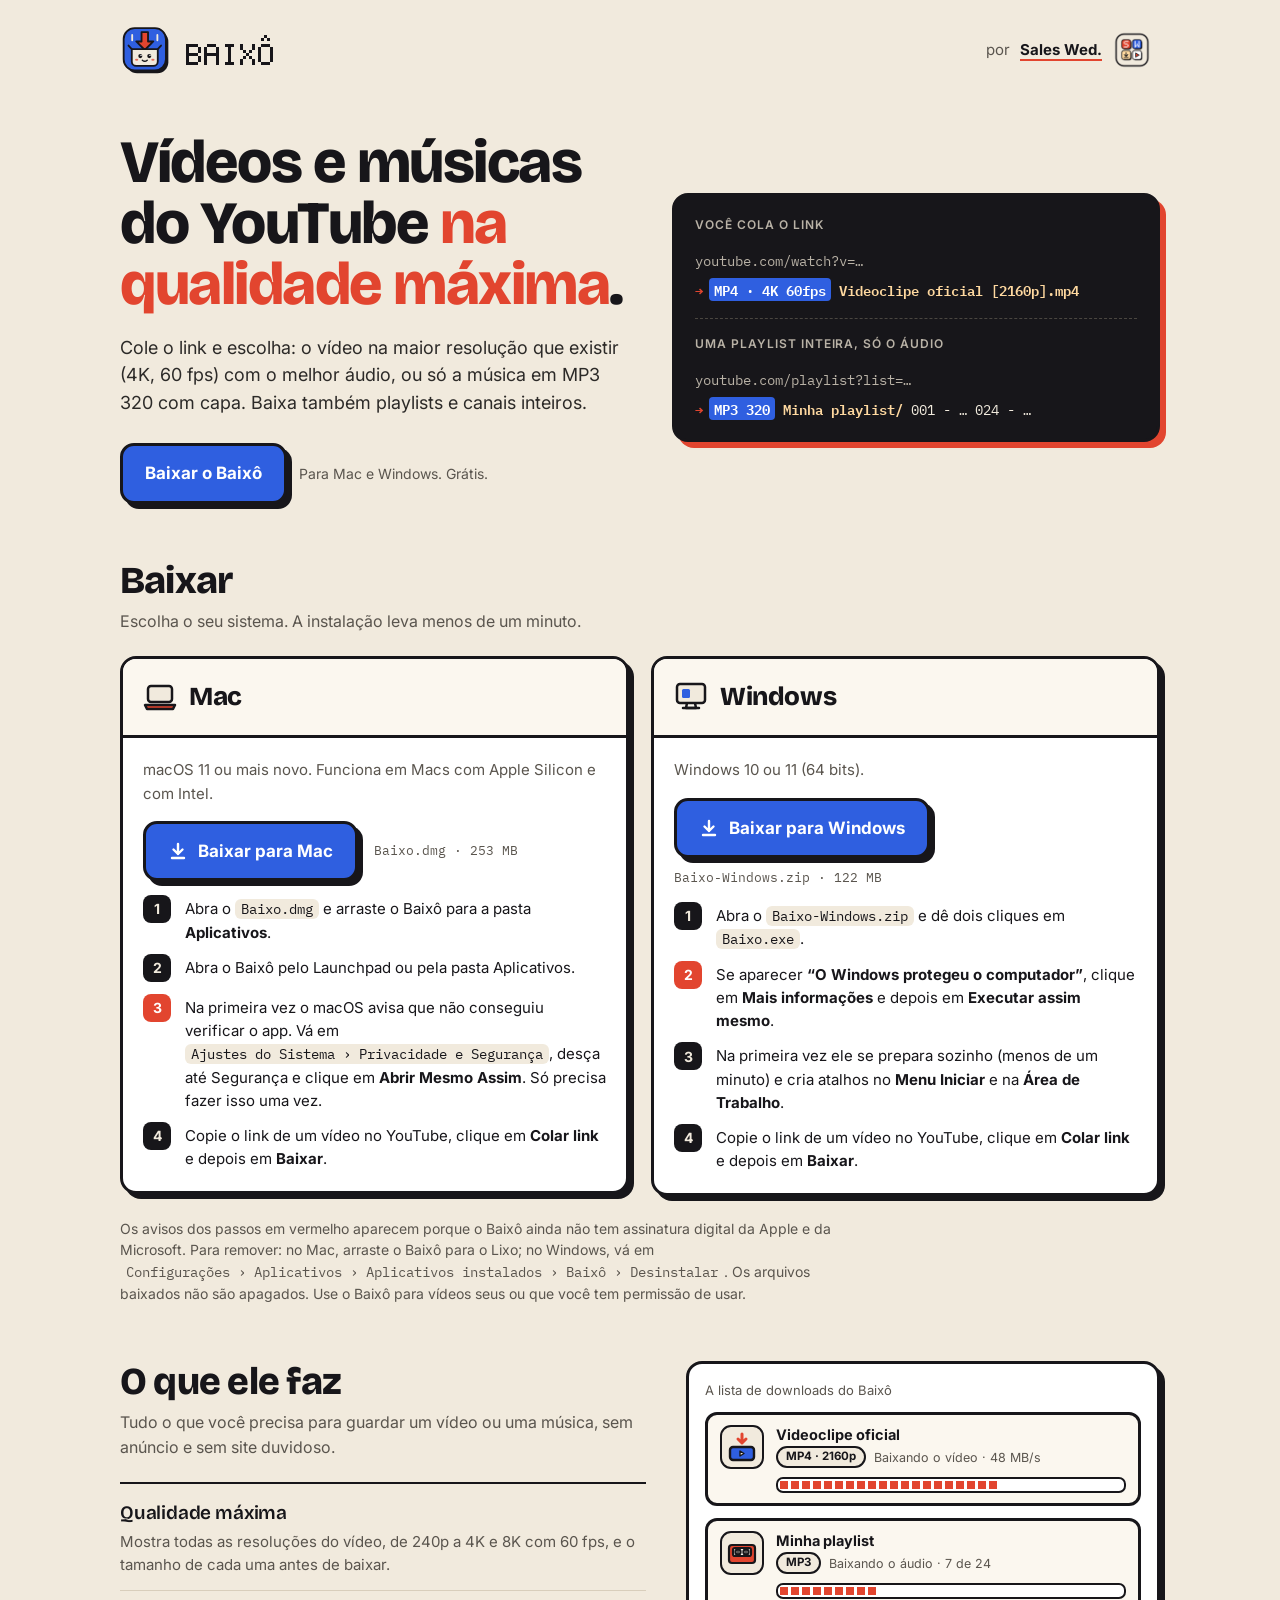
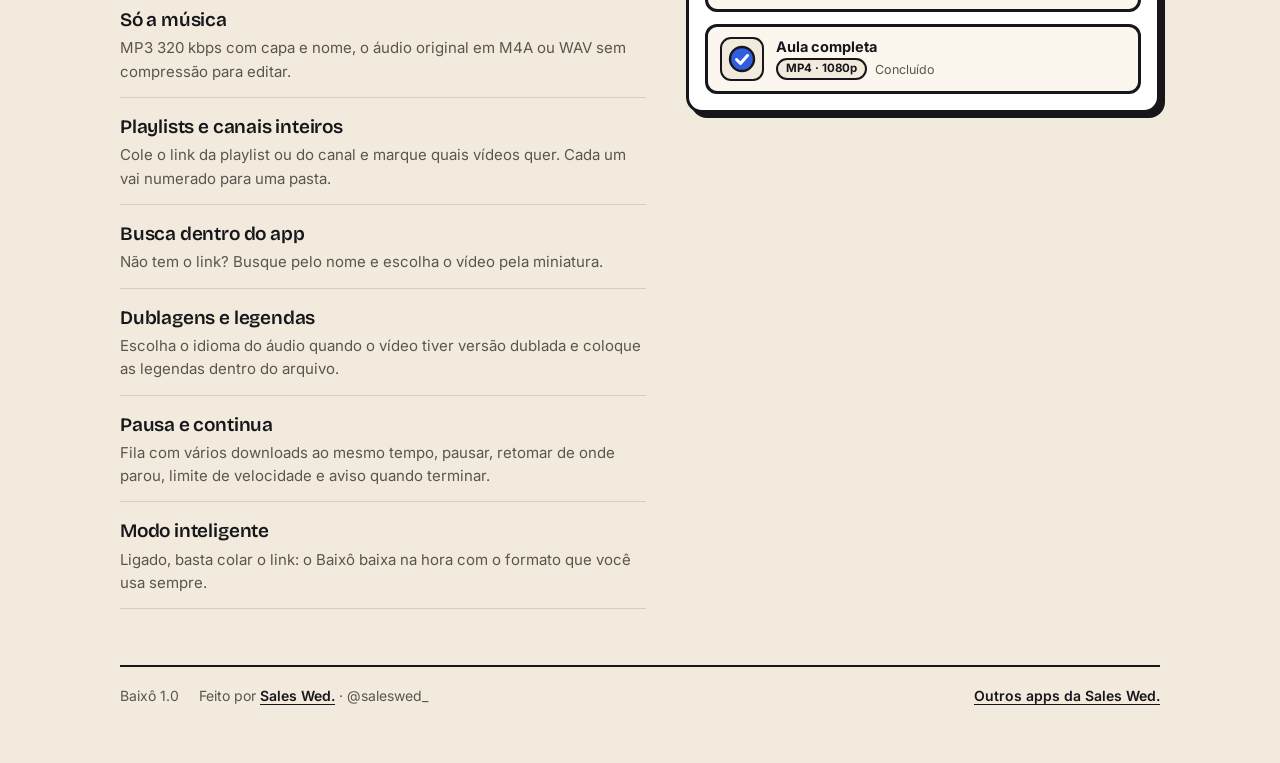
==== baixo/index.html @ 1c057b6c "Baixô: página de download e card na página inicial Co-Authored-By: Claude Opus 5.5 <noreply@anthropi" ====
<!doctype html>
<html lang="pt-BR">
<head>
<meta charset="utf-8">
<meta name="viewport" content="width=device-width, initial-scale=1, viewport-fit=cover">
<title>Baixô · vídeos e músicas do YouTube</title>
<meta name="description" content="Baixe vídeos e músicas do YouTube na qualidade máxima, playlists e canais inteiros. Para Mac e Windows, por Sales Wed.">
<meta property="og:type" content="website">
<meta property="og:site_name" content="Apps · Sales Wed.">
<meta property="og:locale" content="pt_BR">
<meta property="og:url" content="https://apps.weddingflow.com.br/baixo/">
<meta property="og:title" content="Baixô · vídeos e músicas do YouTube">
<meta property="og:description" content="Vídeos em até 4K 60fps, músicas em MP3 320 com capa, playlists e canais inteiros. Para Mac e Windows.">
<meta property="og:image" content="https://apps.weddingflow.com.br/img/compartilhar-baixo.jpg">
<meta property="og:image:secure_url" content="https://apps.weddingflow.com.br/img/compartilhar-baixo.jpg">
<meta property="og:image:type" content="image/jpeg">
<meta property="og:image:width" content="1200">
<meta property="og:image:height" content="630">
<meta property="og:image:alt" content="Baixô: vídeos e músicas do YouTube na qualidade máxima">
<meta name="twitter:card" content="summary_large_image">
<meta name="twitter:image" content="https://apps.weddingflow.com.br/img/compartilhar-baixo.jpg">
<link rel="icon" href="../img/baixo-64.png">
<link rel="apple-touch-icon" href="../img/baixo-180.png">
<link rel="stylesheet" href="https://fonts.googleapis.com/css2?family=Bricolage+Grotesque:opsz,wght@12..96,600;12..96,800&family=Inter:wght@400;500;600;700&family=IBM+Plex+Mono:wght@500;600&display=swap">
<style>
/* Layout igual ao do Copiô: marca no topo, exemplo do app como abertura, dois cartões de download (Mac e Windows,
   o do visitante em destaque) e o que o app faz ao lado de uma lista de downloads de exemplo. */
:root{
  --cream:#F1EADD; --paper:#FBF7EF; --white:#FFFFFF; --ink:#17161A; --soft:#5A554E; --line:#D8CEBC;
  --red:#E2452F; --blue:#2F5FE0; --blue-ink:#FFFFFF; --gold:#FFD9A0;
  --display:"Bricolage Grotesque","Avenir Next","Segoe UI",system-ui,sans-serif;
  --body:"Inter",-apple-system,"Segoe UI",system-ui,sans-serif;
  --mono:"IBM Plex Mono",ui-monospace,Menlo,Consolas,monospace;
  --bw:3px; --r:16px; --sh:5px 5px 0 var(--ink);
  color-scheme:light;
}
*{box-sizing:border-box}
[hidden]{display:none!important}
img{max-width:100%}
::selection{background:var(--blue);color:var(--blue-ink)}
body{margin:0;background:var(--cream);color:var(--ink);font-family:var(--body);font-size:16px;line-height:1.55;
  padding-left:max(16px, env(safe-area-inset-left, 0px));padding-right:max(16px, env(safe-area-inset-right, 0px));
  -webkit-font-smoothing:antialiased}
a{color:inherit}
:focus-visible{outline:3px solid var(--blue);outline-offset:3px;border-radius:6px}
.wrap{max-width:1040px;margin:0 auto;padding-block:24px 56px;display:grid;gap:56px}

/* topo */
.top{display:flex;align-items:center;gap:14px;flex-wrap:wrap}
.top .logo{width:52px;height:52px;flex-shrink:0}
.wordmark{height:30px;width:auto;display:block}
.top .by{margin-left:auto;display:inline-flex;align-items:center;gap:10px;font-size:15px;color:var(--soft);text-decoration:none;padding:6px 8px 6px 12px;border-radius:12px}
.top .by img{width:40px;height:40px;transition:transform .35s cubic-bezier(.34,1.56,.64,1)}
.top .by:hover img{transform:rotate(-8deg) scale(1.06)}
.top .by b{color:var(--ink);text-decoration:underline;text-decoration-thickness:2px;text-underline-offset:4px;text-decoration-color:var(--red)}
.top .by:hover{background:var(--paper)}

/* abertura */
.hero{display:grid;grid-template-columns:minmax(0,1.05fr) minmax(0,1fr);gap:40px;align-items:center}
h1{font-family:var(--display);font-weight:800;font-size:clamp(36px,5.6vw,60px);line-height:1.02;letter-spacing:-.025em;margin:0 0 18px;text-wrap:balance}
h1 em{font-style:normal;color:var(--red)}
.lead{font-size:18px;max-width:34em;margin:0 0 26px;color:#2C2A28}
.cta{display:flex;flex-wrap:wrap;gap:12px;align-items:center}
.note-sm{font-size:14px;color:var(--soft)}
.rename{background:var(--ink);color:var(--cream);border:var(--bw) solid var(--ink);border-radius:var(--r);box-shadow:6px 6px 0 var(--red);
  padding:20px 20px 18px;font-family:var(--mono);font-size:14px;display:grid;gap:16px;min-width:0}
.rename .lbl{font-family:var(--body);font-size:12px;letter-spacing:.08em;text-transform:uppercase;color:#B9B2A6;font-weight:600}
.rename .pair{display:grid;gap:6px;min-width:0}
.rename .from{color:#B9B2A6;overflow-wrap:anywhere}
.rename .to{color:var(--cream);overflow-wrap:anywhere}
.rename .to b{color:var(--gold);font-weight:600}
.rename .to i{font-style:normal;background:var(--red);color:var(--white);padding:0 4px;border-radius:4px}
.rename .arrow{color:var(--red);font-weight:600;margin-right:6px}
.rename hr{border:0;border-top:1px dashed #4A4640;margin:0}

/* botoes */
.btn{display:inline-flex;align-items:center;justify-content:center;gap:10px;background:var(--blue);color:var(--blue-ink);
  border:var(--bw) solid var(--ink);border-radius:14px;box-shadow:var(--sh);padding:14px 22px;font-family:var(--body);font-weight:700;
  font-size:17px;text-decoration:none;transition:transform .1s,box-shadow .1s;cursor:pointer}
.btn svg{width:20px;height:20px;flex-shrink:0}
.btn:hover{transform:translate(-1px,-1px);box-shadow:6px 6px 0 var(--ink)}
.btn:active{transform:translate(4px,4px);box-shadow:1px 1px 0 var(--ink)}
.btn.ghost{background:var(--paper);color:var(--ink)}
.btn[aria-disabled="true"]{background:var(--line);color:var(--soft);border-color:#9B9486;box-shadow:none;cursor:not-allowed;transform:none}

/* download */
h2{font-family:var(--display);font-weight:800;font-size:clamp(28px,3.6vw,38px);letter-spacing:-.02em;line-height:1.1;margin:0 0 8px;text-wrap:balance}
.sub{margin:0 0 22px;color:var(--soft);max-width:44em}
.phone{background:var(--paper);border:var(--bw) solid var(--ink);border-radius:var(--r);padding:14px 16px;margin:0 0 20px;font-weight:600}
.os-grid{display:grid;grid-template-columns:repeat(2,minmax(0,1fr));gap:22px;align-items:start}
.os{background:var(--white);border:var(--bw) solid var(--ink);border-radius:var(--r);box-shadow:var(--sh);overflow:hidden;min-width:0}
.os.mine{box-shadow:7px 7px 0 var(--red)}
.os.mine{order:-1}
.os-head{display:flex;align-items:center;gap:12px;padding:18px 20px;border-bottom:var(--bw) solid var(--ink);background:var(--paper)}
.os-head h3{font-family:var(--display);font-weight:800;font-size:26px;letter-spacing:-.015em;margin:0}
.os-head svg{width:34px;height:34px;flex-shrink:0}
.mine-tag{margin-left:auto;background:var(--red);color:var(--white);border:2px solid var(--ink);border-radius:99px;font-size:13px;font-weight:700;padding:2px 11px;white-space:nowrap}
.os-body{padding:20px;display:grid;gap:16px}
.req{margin:0;font-size:15px;color:var(--soft)}
.dlrow{display:flex;flex-wrap:wrap;align-items:center;gap:10px 16px}
.file{font-family:var(--mono);font-size:13px;color:var(--soft)}
.steps{list-style:none;margin:0;padding:0;display:grid;gap:12px;counter-reset:s}
.steps li{position:relative;padding-left:42px;min-height:28px;counter-increment:s;font-size:15px}
.steps li::before{content:counter(s);position:absolute;left:0;top:-2px;width:28px;height:28px;border-radius:8px;background:var(--ink);color:var(--cream);
  font-weight:700;font-size:14px;display:flex;align-items:center;justify-content:center}
.steps li.warn::before{background:var(--red);color:var(--white)}
.steps b{font-weight:700}
.path{font-family:var(--mono);font-size:13.5px;background:var(--cream);border-radius:6px;padding:1px 6px;white-space:nowrap}
.why{margin:22px 0 0;font-size:14px;color:var(--soft);max-width:52em}

/* o que faz */
.what{display:grid;grid-template-columns:minmax(0,1fr) minmax(0,.9fr);gap:40px;align-items:start}
.feats{list-style:none;margin:0;padding:0;display:grid;gap:0;border-top:2px solid var(--ink)}
.feats li{padding:14px 0;border-bottom:1px solid var(--line);display:grid;gap:2px}
.feats b{font-family:var(--display);font-weight:600;font-size:19px;letter-spacing:-.01em}
.feats span{color:var(--soft);font-size:15px}
.tree{background:var(--white);border:var(--bw) solid var(--ink);border-radius:var(--r);box-shadow:var(--sh);padding:18px 18px 16px;min-width:0}
.tree .cap{font-size:13px;color:var(--soft);margin:0 0 10px}
.tree pre{margin:0;font-family:var(--mono);font-size:13px;line-height:1.75;overflow-x:auto;color:var(--ink)}
.tree .d{font-weight:600}
.tree .p{color:var(--blue);font-weight:600}
.tree .f{color:var(--soft)}
.tree .k{color:var(--red);font-weight:600}

footer{border-top:2px solid var(--ink);padding-top:18px;display:flex;flex-wrap:wrap;gap:8px 20px;align-items:center;font-size:14px;color:var(--soft)}
footer a{color:var(--ink);font-weight:600;text-underline-offset:3px}
footer .sp{margin-left:auto}


/* lista de downloads de exemplo */
.jobs{background:var(--white);border:var(--bw) solid var(--ink);border-radius:var(--r);box-shadow:var(--sh);padding:16px;display:grid;gap:12px;min-width:0}
.jobs .cap{font-size:13px;color:var(--soft);margin:0}
.job{border:var(--bw) solid var(--ink);border-radius:12px;padding:10px 12px;display:grid;grid-template-columns:44px minmax(0,1fr);gap:12px;align-items:center;background:var(--paper)}
.job .ic{width:44px;height:44px;border:2.5px solid var(--ink);border-radius:11px;background:var(--cream);display:grid;place-items:center}
.job .ic svg{width:32px;height:32px}
.job b{display:block;font-size:14.5px;line-height:1.3;white-space:nowrap;overflow:hidden;text-overflow:ellipsis}
.job small{display:flex;gap:8px;align-items:center;flex-wrap:wrap;font-size:12.5px;color:var(--soft);margin-top:2px}
.job .chip{font-size:11.5px;font-weight:700;border:2px solid var(--ink);border-radius:99px;padding:0 8px;background:var(--cream);color:var(--ink)}
.job .bar{grid-column:2;height:16px;border:2.5px solid var(--ink);border-radius:7px;padding:2px;background:var(--white);margin-top:-4px}
.job .bar i{display:block;height:100%;background:repeating-linear-gradient(90deg,var(--red) 0 8px,transparent 8px 11px)}
.spin{transform-origin:16px 16px;animation:spin 1s linear infinite}
.drop{animation:drop 1s infinite cubic-bezier(.5,0,.6,1)}
@keyframes spin{to{transform:rotate(360deg)}}
@keyframes drop{0%{transform:translateY(-6px);opacity:0}25%{opacity:1}75%{transform:translateY(3px);opacity:1}100%{transform:translateY(5px);opacity:0}}
.rename .to .q{background:var(--blue);color:var(--white);padding:0 5px;border-radius:4px;font-weight:600}

@media (max-width:820px){
  .hero,.what{grid-template-columns:minmax(0,1fr)}
  .os-grid{grid-template-columns:minmax(0,1fr)}
}
@media (max-width:480px){
  .wordmark{height:24px}
  .top .logo{width:44px;height:44px}
  .btn{width:100%}
  .os-head h3{font-size:22px}
  footer .sp{margin-left:0}
}
@media (prefers-reduced-motion:reduce){.btn{transition:none}}
</style>
</head>
<body>

<div class="wrap">
  <header class="top">
    <svg class="logo" viewBox="0 0 256 256" aria-hidden="true">
<rect x="30" y="34" width="208" height="208" rx="54" fill="#17161A"/>
<rect x="18" y="20" width="208" height="208" rx="54" fill="#2F5FE0" stroke="#17161A" stroke-width="9"/>
<path d="M60 54v26M184 54v26" stroke="#F1EADD" stroke-width="9" stroke-linecap="round"/>
<path d="M106 40h32v46h26l-42 42-42-42h26z" fill="#E2452F" stroke="#17161A" stroke-width="9" stroke-linejoin="round"/>
<path d="M58 124l-16-18M186 124l16-18" stroke="#17161A" stroke-width="9" stroke-linecap="round"/>
<path d="M58 124h128v60a22 22 0 0 1-22 22H80a22 22 0 0 1-22-22z" fill="#F1EADD" stroke="#17161A" stroke-width="9" stroke-linejoin="round"/>
<circle cx="100" cy="158" r="10" fill="#17161A"/><circle cx="144" cy="158" r="10" fill="#17161A"/>
<circle cx="103.5" cy="154.5" r="3.5" fill="#fff"/><circle cx="147.5" cy="154.5" r="3.5" fill="#fff"/>
<ellipse cx="82" cy="176" rx="8" ry="5" fill="#E2452F" opacity=".75"/><ellipse cx="162" cy="176" rx="8" ry="5" fill="#E2452F" opacity=".75"/>
<path d="M110 178q12 11 24 0" fill="none" stroke="#17161A" stroke-width="7" stroke-linecap="round"/>
</svg>

    <svg class="wordmark" viewBox="0 -3 29 10" role="img" aria-label="Baixô" shape-rendering="crispEdges" fill="currentColor"><rect x="0" y="0" width="1" height="1"/><rect x="1" y="0" width="1" height="1"/><rect x="2" y="0" width="1" height="1"/><rect x="3" y="0" width="1" height="1"/><rect x="0" y="1" width="1" height="1"/><rect x="4" y="1" width="1" height="1"/><rect x="0" y="2" width="1" height="1"/><rect x="4" y="2" width="1" height="1"/><rect x="0" y="3" width="1" height="1"/><rect x="1" y="3" width="1" height="1"/><rect x="2" y="3" width="1" height="1"/><rect x="3" y="3" width="1" height="1"/><rect x="0" y="4" width="1" height="1"/><rect x="4" y="4" width="1" height="1"/><rect x="0" y="5" width="1" height="1"/><rect x="4" y="5" width="1" height="1"/><rect x="0" y="6" width="1" height="1"/><rect x="1" y="6" width="1" height="1"/><rect x="2" y="6" width="1" height="1"/><rect x="3" y="6" width="1" height="1"/><rect x="7" y="0" width="1" height="1"/><rect x="8" y="0" width="1" height="1"/><rect x="9" y="0" width="1" height="1"/><rect x="6" y="1" width="1" height="1"/><rect x="10" y="1" width="1" height="1"/><rect x="6" y="2" width="1" height="1"/><rect x="10" y="2" width="1" height="1"/><rect x="6" y="3" width="1" height="1"/><rect x="7" y="3" width="1" height="1"/><rect x="8" y="3" width="1" height="1"/><rect x="9" y="3" width="1" height="1"/><rect x="10" y="3" width="1" height="1"/><rect x="6" y="4" width="1" height="1"/><rect x="10" y="4" width="1" height="1"/><rect x="6" y="5" width="1" height="1"/><rect x="10" y="5" width="1" height="1"/><rect x="6" y="6" width="1" height="1"/><rect x="10" y="6" width="1" height="1"/><rect x="13" y="0" width="1" height="1"/><rect x="14" y="0" width="1" height="1"/><rect x="15" y="0" width="1" height="1"/><rect x="14" y="1" width="1" height="1"/><rect x="14" y="2" width="1" height="1"/><rect x="14" y="3" width="1" height="1"/><rect x="14" y="4" width="1" height="1"/><rect x="14" y="5" width="1" height="1"/><rect x="13" y="6" width="1" height="1"/><rect x="14" y="6" width="1" height="1"/><rect x="15" y="6" width="1" height="1"/><rect x="18" y="0" width="1" height="1"/><rect x="22" y="0" width="1" height="1"/><rect x="18" y="1" width="1" height="1"/><rect x="22" y="1" width="1" height="1"/><rect x="19" y="2" width="1" height="1"/><rect x="21" y="2" width="1" height="1"/><rect x="20" y="3" width="1" height="1"/><rect x="19" y="4" width="1" height="1"/><rect x="21" y="4" width="1" height="1"/><rect x="18" y="5" width="1" height="1"/><rect x="22" y="5" width="1" height="1"/><rect x="18" y="6" width="1" height="1"/><rect x="22" y="6" width="1" height="1"/><rect x="25" y="0" width="1" height="1"/><rect x="26" y="0" width="1" height="1"/><rect x="27" y="0" width="1" height="1"/><rect x="24" y="1" width="1" height="1"/><rect x="28" y="1" width="1" height="1"/><rect x="24" y="2" width="1" height="1"/><rect x="28" y="2" width="1" height="1"/><rect x="24" y="3" width="1" height="1"/><rect x="28" y="3" width="1" height="1"/><rect x="24" y="4" width="1" height="1"/><rect x="28" y="4" width="1" height="1"/><rect x="24" y="5" width="1" height="1"/><rect x="28" y="5" width="1" height="1"/><rect x="25" y="6" width="1" height="1"/><rect x="26" y="6" width="1" height="1"/><rect x="27" y="6" width="1" height="1"/><rect x="26" y="-3" width="1" height="1"/><rect x="25" y="-2" width="1" height="1"/><rect x="27" y="-2" width="1" height="1"/></svg>
    <a class="by" href="../" title="Outros apps da Sales Wed.">por <b>Sales Wed.</b><img src="../img/sales-wed-180.png" alt="" width="40" height="40"></a>
  </header>

  <section class="hero" aria-labelledby="t-hero">
    <div>
      <h1 id="t-hero">Vídeos e músicas do YouTube <em>na qualidade máxima</em>.</h1>
      <p class="lead">Cole o link e escolha: o vídeo na maior resolução que existir (4K, 60 fps) com o melhor áudio, ou só a música em MP3 320 com capa. Baixa também playlists e canais inteiros.</p>
      <div class="cta">
        <a class="btn" id="hero-btn" href="#baixar">Baixar o Baixô</a>
        <span class="note-sm">Para Mac e Windows. Grátis.</span>
      </div>
    </div>
    <div class="rename" aria-label="Exemplos do que o Baixô faz">
      <div class="lbl">Você cola o link</div>
      <div class="pair">
        <div class="from">youtube.com/watch?v=…</div>
        <div class="to"><span class="arrow">→</span><span class="q">MP4 · 4K 60fps</span> <b>Videoclipe oficial [2160p].mp4</b></div>
      </div>
      <hr>
      <div class="lbl">Uma playlist inteira, só o áudio</div>
      <div class="pair">
        <div class="from">youtube.com/playlist?list=…</div>
        <div class="to"><span class="arrow">→</span><span class="q">MP3 320</span> <b>Minha playlist/</b> 001 - … 024 - …</div>
      </div>
    </div>
  </section>

  <section id="baixar" aria-labelledby="t-dl">
    <h2 id="t-dl">Baixar</h2>
    <p class="sub" id="detect">Escolha o seu sistema. A instalação leva menos de um minuto.</p>
    <p class="phone" id="phone" hidden>O Baixô é um programa para computador. Abra este mesmo link no seu Mac ou PC para baixar.</p>

    <div class="os-grid">
      <article class="os" id="os-mac" aria-labelledby="t-mac">
        <div class="os-head">
          <svg viewBox="0 0 34 34" aria-hidden="true"><rect x="5" y="6" width="24" height="16" rx="3" fill="#F1EADD" stroke="#17161A" stroke-width="2.5"/><path d="M2 25h30l-2 4H4z" fill="#E2452F" stroke="#17161A" stroke-width="2.5" stroke-linejoin="round"/></svg>
          <h3 id="t-mac">Mac</h3>
          <span class="mine-tag" hidden>Seu sistema</span>
        </div>
        <div class="os-body">
          <p class="req">macOS 11 ou mais novo. Funciona em Macs com Apple Silicon e com Intel.</p>
          <div class="dlrow">
            <a class="btn" data-os="mac" href="#baixar">Baixar para Mac</a>
            <span class="file">Baixo.dmg · 253 MB</span>
          </div>
          <ol class="steps">
            <li>Abra o <span class="path">Baixo.dmg</span> e arraste o Baixô para a pasta <b>Aplicativos</b>.</li>
            <li>Abra o Baixô pelo Launchpad ou pela pasta Aplicativos.</li>
            <li class="warn"><span>Na primeira vez o macOS avisa que não conseguiu verificar o app. Vá em <span class="path">Ajustes do Sistema › Privacidade e Segurança</span>, desça até Segurança e clique em <b>Abrir Mesmo Assim</b>. Só precisa fazer isso uma vez.</span></li>
            <li>Copie o link de um vídeo no YouTube, clique em <b>Colar link</b> e depois em <b>Baixar</b>.</li>
          </ol>
        </div>
      </article>

      <article class="os" id="os-win" aria-labelledby="t-win">
        <div class="os-head">
          <svg viewBox="0 0 34 34" aria-hidden="true"><rect x="3" y="4" width="28" height="19" rx="3" fill="#F1EADD" stroke="#17161A" stroke-width="2.5"/><path d="M13 23l-1 5h10l-1-5" fill="none" stroke="#17161A" stroke-width="2.5" stroke-linejoin="round"/><path d="M9 28h16" stroke="#17161A" stroke-width="2.5" stroke-linecap="round"/><rect x="8" y="9" width="8" height="9" rx="1.5" fill="#2F5FE0"/></svg>
          <h3 id="t-win">Windows</h3>
          <span class="mine-tag" hidden>Seu sistema</span>
        </div>
        <div class="os-body">
          <p class="req">Windows 10 ou 11 (64 bits).</p>
          <div class="dlrow">
            <a class="btn" data-os="win" href="#baixar">Baixar para Windows</a>
            <span class="file">Baixo-Windows.zip · 122 MB</span>
          </div>
          <ol class="steps">
            <li>Abra o <span class="path">Baixo-Windows.zip</span> e dê dois cliques em <span class="path">Baixo.exe</span>.</li>
            <li class="warn"><span>Se aparecer <b>“O Windows protegeu o computador”</b>, clique em <b>Mais informações</b> e depois em <b>Executar assim mesmo</b>.</span></li>
            <li>Na primeira vez ele se prepara sozinho (menos de um minuto) e cria atalhos no <b>Menu Iniciar</b> e na <b>Área de Trabalho</b>.</li>
            <li>Copie o link de um vídeo no YouTube, clique em <b>Colar link</b> e depois em <b>Baixar</b>.</li>
          </ol>
        </div>
      </article>
    </div>
    <p class="why">Os avisos dos passos em vermelho aparecem porque o Baixô ainda não tem assinatura digital da Apple e da Microsoft. Para remover: no Mac, arraste o Baixô para o Lixo; no Windows, vá em <span class="path">Configurações › Aplicativos › Aplicativos instalados › Baixô › Desinstalar</span>. Os arquivos baixados não são apagados. Use o Baixô para vídeos seus ou que você tem permissão de usar.</p>
  </section>

  <section class="what" aria-labelledby="t-what">
    <div>
      <h2 id="t-what">O que ele faz</h2>
      <p class="sub">Tudo o que você precisa para guardar um vídeo ou uma música, sem anúncio e sem site duvidoso.</p>
      <ul class="feats">
        <li><b>Qualidade máxima</b><span>Mostra todas as resoluções do vídeo, de 240p a 4K e 8K com 60 fps, e o tamanho de cada uma antes de baixar.</span></li>
        <li><b>Só a música</b><span>MP3 320 kbps com capa e nome, o áudio original em M4A ou WAV sem compressão para editar.</span></li>
        <li><b>Playlists e canais inteiros</b><span>Cole o link da playlist ou do canal e marque quais vídeos quer. Cada um vai numerado para uma pasta.</span></li>
        <li><b>Busca dentro do app</b><span>Não tem o link? Busque pelo nome e escolha o vídeo pela miniatura.</span></li>
        <li><b>Dublagens e legendas</b><span>Escolha o idioma do áudio quando o vídeo tiver versão dublada e coloque as legendas dentro do arquivo.</span></li>
        <li><b>Pausa e continua</b><span>Fila com vários downloads ao mesmo tempo, pausar, retomar de onde parou, limite de velocidade e aviso quando terminar.</span></li>
        <li><b>Modo inteligente</b><span>Ligado, basta colar o link: o Baixô baixa na hora com o formato que você usa sempre.</span></li>
      </ul>
    </div>
    <div class="jobs" aria-label="Exemplo da lista de downloads">
      <p class="cap">A lista de downloads do Baixô</p>
      <div class="job"><span class="ic"><svg viewBox="0 0 32 32" fill="none" stroke="#17161A" stroke-width="2.4" stroke-linecap="round" stroke-linejoin="round"><g class="drop"><path d="M16 3v9M12 8l4 4 4-4" stroke="#E2452F" stroke-width="3"/></g><rect x="4" y="16" width="24" height="13" rx="3" fill="#2F5FE0"/><path d="M14 20v5l4-2.5z" fill="#F1EADD" stroke-width="1.4"/></svg></span><div><b>Videoclipe oficial</b><small><span class="chip">MP4 · 2160p</span>Baixando o vídeo · 48 MB/s</small></div><span class="bar"><i style="width:64%"></i></span></div>
      <div class="job"><span class="ic"><svg viewBox="0 0 32 32" fill="none" stroke="#17161A" stroke-width="2.2" stroke-linecap="round" stroke-linejoin="round"><rect x="3" y="8" width="26" height="18" rx="3" fill="#E2452F"/><rect x="7" y="11" width="18" height="8" rx="2" fill="#FBF7EF"/><g class="spin" style="transform-origin:12px 15px"><circle cx="12" cy="15" r="2.6" fill="#F1EADD"/><path d="M12 12.6v4.8" stroke-width="1.4"/></g><g class="spin" style="transform-origin:20px 15px"><circle cx="20" cy="15" r="2.6" fill="#F1EADD"/><path d="M20 12.6v4.8" stroke-width="1.4"/></g></svg></span><div><b>Minha playlist</b><small><span class="chip">MP3</span>Baixando o áudio · 7 de 24</small></div><span class="bar"><i style="width:28%"></i></span></div>
      <div class="job"><span class="ic"><svg viewBox="0 0 32 32"><circle cx="16" cy="16" r="12" fill="#2F5FE0" stroke="#17161A" stroke-width="2.4"/><path d="M10.5 16.5l4 4 7-8" fill="none" stroke="#fff" stroke-width="3" stroke-linecap="round" stroke-linejoin="round"/></svg></span><div><b>Aula completa</b><small><span class="chip">MP4 · 1080p</span>Concluído</small></div></div>
    </div>
  </section>

  <footer>
    <span>Baixô 1.0</span>
    <span>Feito por <a href="https://www.instagram.com/saleswed_/" target="_blank" rel="noopener">Sales Wed.</a> · @saleswed_</span>
    <a class="sp" href="../">Outros apps da Sales Wed.</a>
  </footer>
</div>

<script>
// Links dos arquivos de instalação. Vazio = botão mostra "Download em breve".
var DOWNLOADS = {
  mac: "https://github.com/jpsrm14-spec/baixo/releases/latest/download/Baixo.dmg",
  win: "https://github.com/jpsrm14-spec/baixo/releases/latest/download/Baixo-Windows.zip"
};

(function () {
  var ARROW = '<svg viewBox="0 0 20 20" aria-hidden="true"><path d="M10 3v10m0 0l-4.5-4.5M10 13l4.5-4.5M4 17h12" fill="none" stroke="currentColor" stroke-width="2.4" stroke-linecap="round" stroke-linejoin="round"/></svg>';
  document.querySelectorAll('[data-os]').forEach(function (a) {
    var url = DOWNLOADS[a.getAttribute('data-os')];
    if (url) {
      a.href = url; a.target = '_blank'; a.rel = 'noopener';
      a.innerHTML = ARROW + a.textContent;
    } else {
      a.removeAttribute('href'); a.setAttribute('aria-disabled', 'true'); a.setAttribute('role', 'link');
      a.textContent = 'Download em breve';
    }
  });

  // Qual sistema o visitante usa (o link pode forçar: #mac ou #windows)
  var ua = navigator.userAgent || '';
  var pf = (navigator.userAgentData && navigator.userAgentData.platform) || navigator.platform || '';
  var touch = (navigator.maxTouchPoints || 0) > 1;
  var os = '';
  if (/Android|iPhone|iPod|iPad/i.test(ua) || (/Mac/i.test(pf + ua) && touch)) os = 'phone';
  else if (/Mac/i.test(pf + ua)) os = 'mac';
  else if (/Win/i.test(pf + ua)) os = 'win';

  function apply() {
    var h = (location.hash || '').replace('#', '');
    var pick = h === 'mac' ? 'mac' : h === 'windows' ? 'win' : os;
    var names = { mac: 'Mac', win: 'Windows' };
    ['mac', 'win'].forEach(function (k) {
      var card = document.getElementById('os-' + k), mine = pick === k;
      card.classList.toggle('mine', mine);
      card.querySelector('.mine-tag').hidden = !mine;
    });
    document.getElementById('phone').hidden = os !== 'phone';
    var hero = document.getElementById('hero-btn');
    if (pick === 'mac' || pick === 'win') {
      document.getElementById('detect').textContent = (h ? 'Mostrando primeiro a versão para ' : 'Você está num ') +
        names[pick] + (h ? '.' : ': a versão certa já está em destaque. A instalação leva menos de um minuto.');
      hero.textContent = 'Baixar para ' + names[pick];
      hero.href = '#' + (pick === 'mac' ? 'mac' : 'windows');
    }
  }
  apply();
  window.addEventListener('hashchange', function () {
    apply();
    var el = document.getElementById('baixar');
    if (el && /^#(mac|windows)$/.test(location.hash)) el.scrollIntoView({ behavior: 'smooth', block: 'start' });
  });
})();
</script>

</body>
</html>
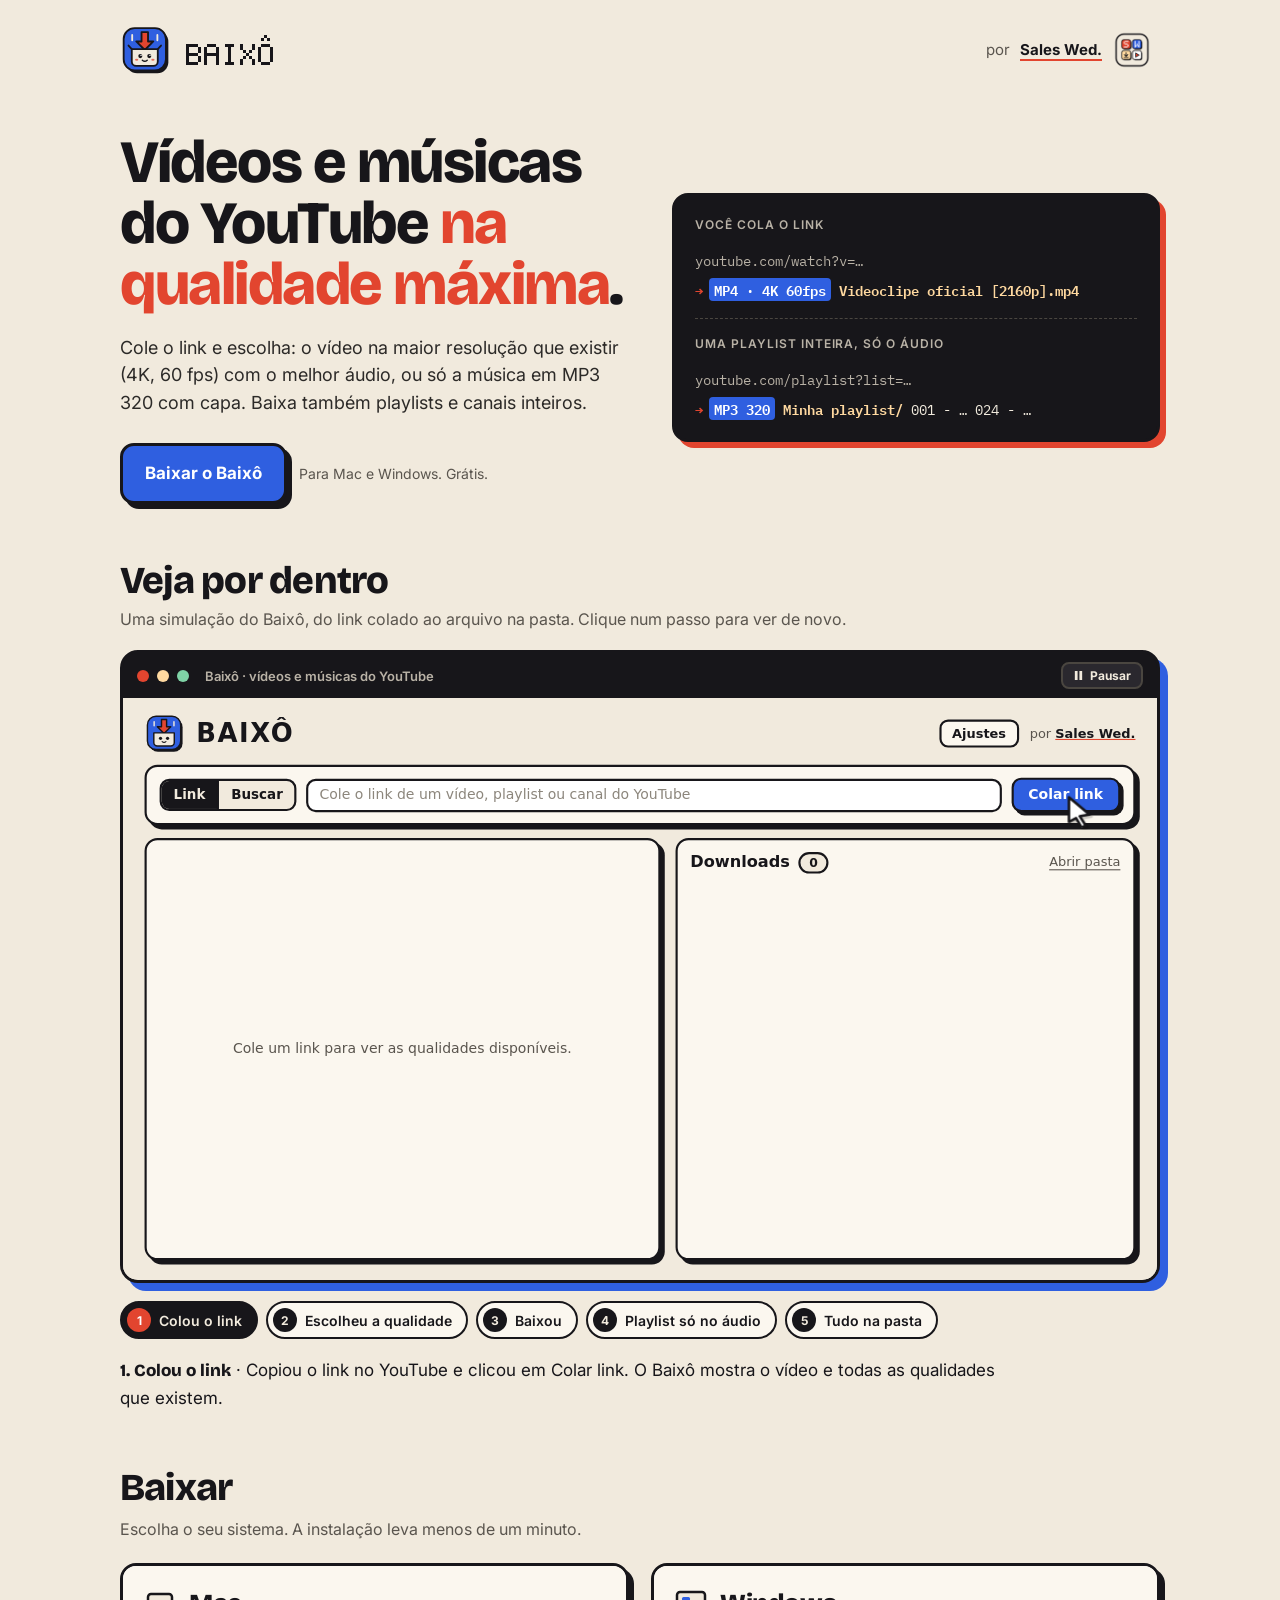
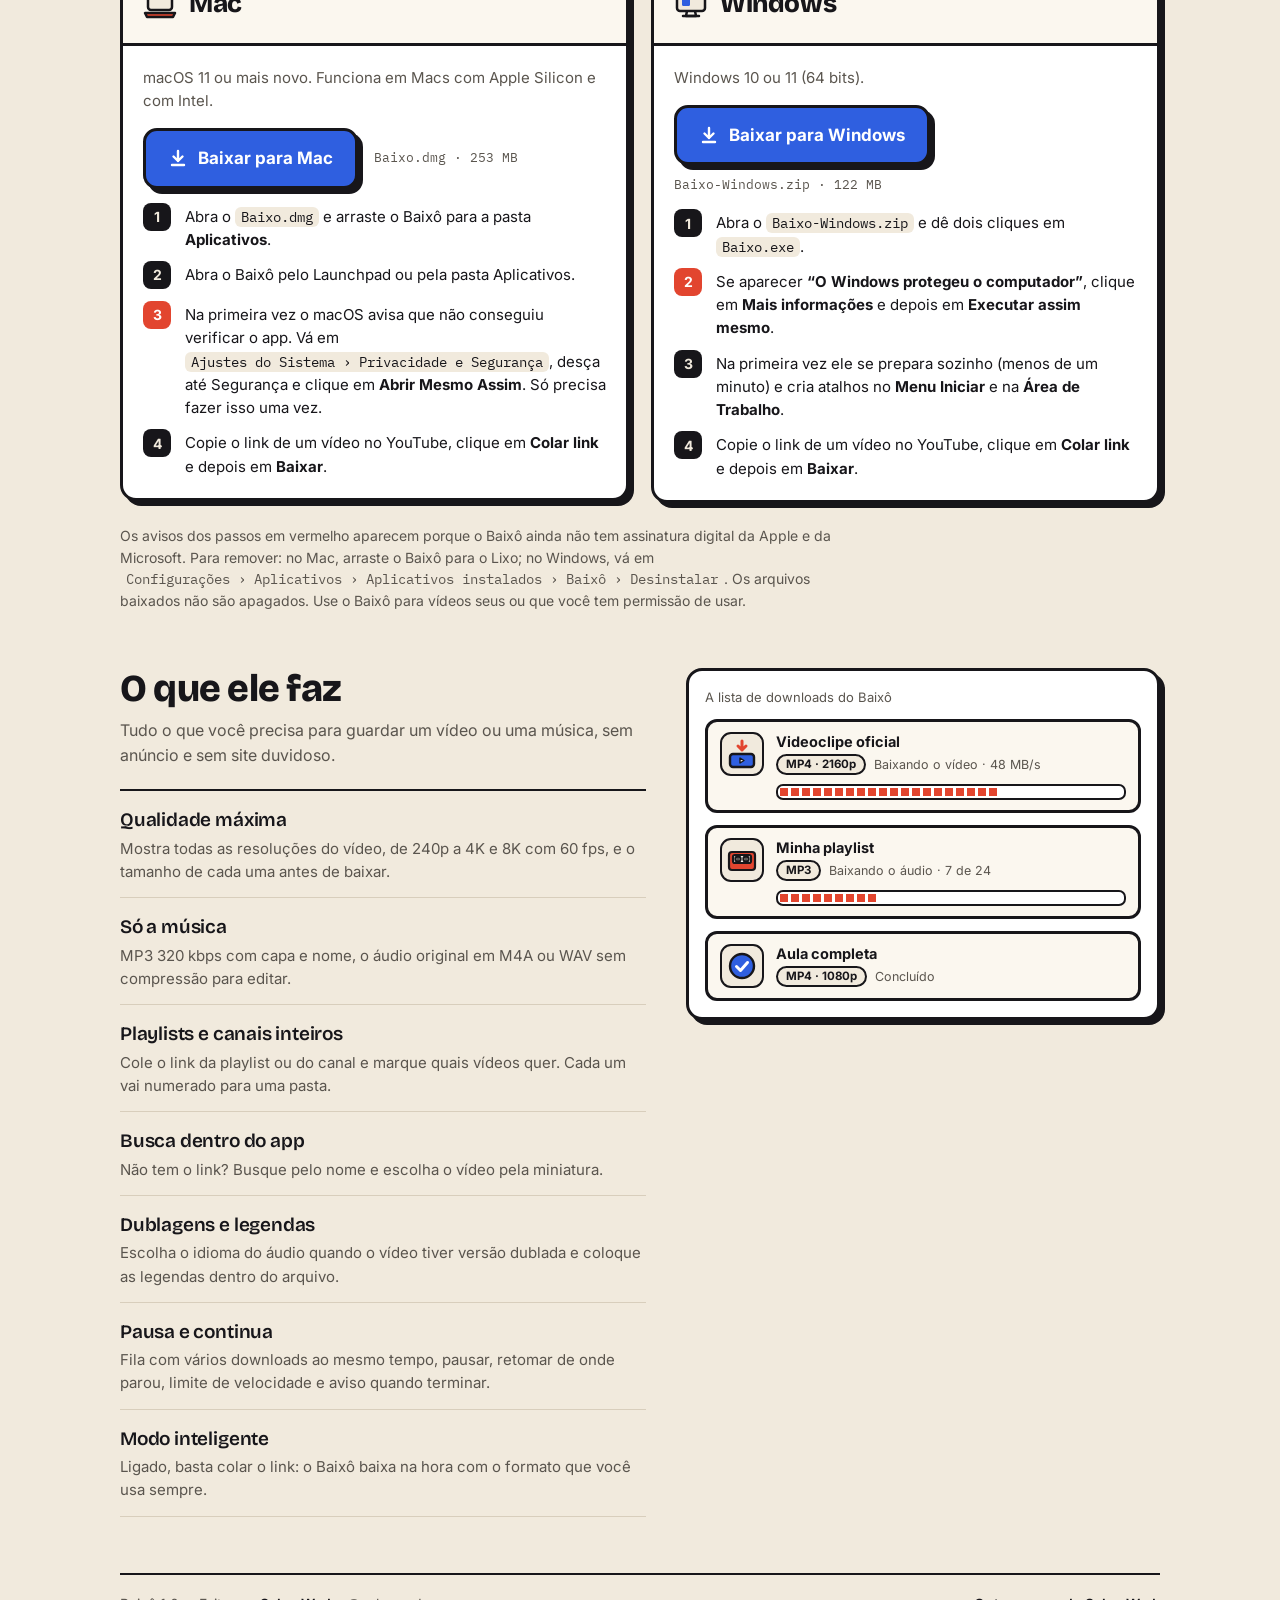
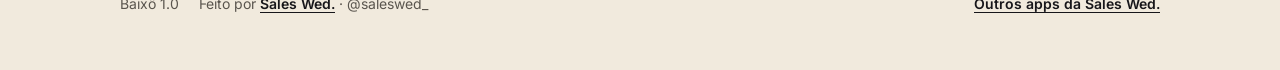
==== commit 9a40853e: "Simulação animada "Veja por dentro" nas páginas do Copiô, Baixô e Sync Box Co-Authored-By: Claude Op" ====
--- a/baixo/index.html
+++ b/baixo/index.html
@@ -22,6 +22,7 @@
 <link rel="icon" href="../img/baixo-64.png">
 <link rel="apple-touch-icon" href="../img/baixo-180.png">
 <link rel="stylesheet" href="https://fonts.googleapis.com/css2?family=Bricolage+Grotesque:opsz,wght@12..96,600;12..96,800&family=Inter:wght@400;500;600;700&family=IBM+Plex+Mono:wght@500;600&display=swap">
+<link rel="stylesheet" href="../sim/sim.css">
 <style>
 /* Layout igual ao do Copiô: marca no topo, exemplo do app como abertura, dois cartões de download (Mac e Windows,
    o do visitante em destaque) e o que o app faz ao lado de uma lista de downloads de exemplo. */
@@ -201,6 +202,11 @@
         <div class="to"><span class="arrow">→</span><span class="q">MP3 320</span> <b>Minha playlist/</b> 001 - … 024 - …</div>
       </div>
     </div>
+  </section>
+
+  <section aria-labelledby="t-sim">
+    <div class="sim-head"><h2 id="t-sim">Veja por dentro</h2><p>Uma simulação do Baixô, do link colado ao arquivo na pasta. Clique num passo para ver de novo.</p></div>
+    <div data-sim style="margin-top:18px"></div>
   </section>
 
   <section id="baixar" aria-labelledby="t-dl">
@@ -339,5 +345,7 @@
 })();
 </script>
 
+<script src="sim.js"></script>
+<script src="../sim/sim.js"></script>
 </body>
 </html>
--- a/sim/sim.css
+++ b/sim/sim.css
@@ -0,0 +1,45 @@
+/* Simulação "por dentro" dos apps: janela 16:9 com cursor animado e passos clicáveis. */
+.sim{display:grid;gap:18px}
+.sim-head h2{margin:0 0 6px}
+.sim-head p{margin:0;color:var(--soft);max-width:46em}
+.sim-frame{background:var(--ink);border:var(--bw) solid var(--ink);border-radius:18px;box-shadow:8px 8px 0 var(--blue);overflow:hidden}
+.sim-bar{display:flex;align-items:center;gap:8px;padding:9px 14px;background:var(--ink);color:#B9B2A6;font-family:var(--body);font-size:13px;font-weight:600}
+.sim-bar i{width:12px;height:12px;border-radius:50%;background:#E2452F;display:block}
+.sim-bar i:nth-child(2){background:#FFD9A0}.sim-bar i:nth-child(3){background:#7FD3A6}
+.sim-bar span{margin-left:8px;flex:1;min-width:0;white-space:nowrap;overflow:hidden;text-overflow:ellipsis}
+.sim-bar button{background:#2A282E;color:var(--cream);border:2px solid #4A4640;border-radius:8px;font:700 12px var(--body);padding:4px 10px;cursor:pointer;display:inline-flex;align-items:center;gap:6px}
+.sim-bar button:hover{border-color:var(--cream)}
+.sim-bar button svg{width:11px;height:11px}
+.sim-view{position:relative;overflow:hidden;background:var(--cream)}
+.sim-stage{position:absolute;left:0;top:0;width:960px;height:540px;transform-origin:0 0;overflow:hidden;font-family:-apple-system,"Segoe UI",system-ui,sans-serif;font-size:14px;line-height:1.4;color:#17161A}
+.sim-stage *{box-sizing:border-box}
+.sim-stage.fast *{transition:none!important;animation-duration:0s!important}
+
+/* cursor */
+.sim-cursor{position:absolute;left:0;top:0;width:26px;height:30px;z-index:50;pointer-events:none;transition:transform .7s cubic-bezier(.45,0,.2,1);will-change:transform}
+.sim-cursor svg{width:26px;height:30px;display:block;filter:drop-shadow(2px 2px 0 rgba(0,0,0,.18))}
+.sim-cursor::after{content:"";position:absolute;left:-14px;top:-14px;width:28px;height:28px;border-radius:50%;border:3px solid #E2452F;opacity:0;transform:scale(.4)}
+.sim-cursor.press::after{animation:simRing .45s ease-out}
+.sim-cursor.press svg{transform:scale(.86);transform-origin:0 0}
+@keyframes simRing{0%{opacity:1;transform:scale(.4)}100%{opacity:0;transform:scale(1.5)}}
+.sim-cursor.grab svg{transform:rotate(-8deg)}
+
+/* passos */
+.sim-steps{list-style:none;margin:0;padding:0;display:flex;flex-wrap:wrap;gap:8px}
+.sim-steps button{display:inline-flex;align-items:center;gap:8px;background:var(--paper);color:var(--ink);border:2.5px solid var(--ink);border-radius:99px;padding:5px 14px 5px 5px;font:600 14px var(--body);cursor:pointer;transition:transform .1s}
+.sim-steps button b{width:24px;height:24px;border-radius:50%;background:var(--ink);color:var(--cream);display:grid;place-items:center;font-size:12px}
+.sim-steps button:hover{transform:translateY(-1px)}
+.sim-steps button.on{background:var(--ink);color:var(--cream)}
+.sim-steps button.on b{background:var(--red);color:#fff}
+.sim-steps button.done b{background:var(--blue);color:#fff}
+.sim-cap{margin:0;font-size:17px;min-height:2.6em;max-width:52em}
+.sim-cap b{font-family:var(--display);font-weight:800}
+@media (max-width:620px){
+  .sim-frame{border-radius:14px;box-shadow:5px 5px 0 var(--blue)}
+  .sim-steps{flex-wrap:nowrap;overflow-x:auto;padding-bottom:4px;scrollbar-width:none}
+  .sim-steps::-webkit-scrollbar{display:none}
+  .sim-steps button{font-size:13px;padding:4px 11px 4px 4px;white-space:nowrap}
+  .sim-cap{font-size:15px}
+}
+.sim-ghost{position:absolute;left:16px;top:20px;opacity:.92;pointer-events:none;white-space:nowrap;transform:rotate(-3deg)}
+.sim-pressed{transform:translate(2px,2px)!important;box-shadow:none!important}
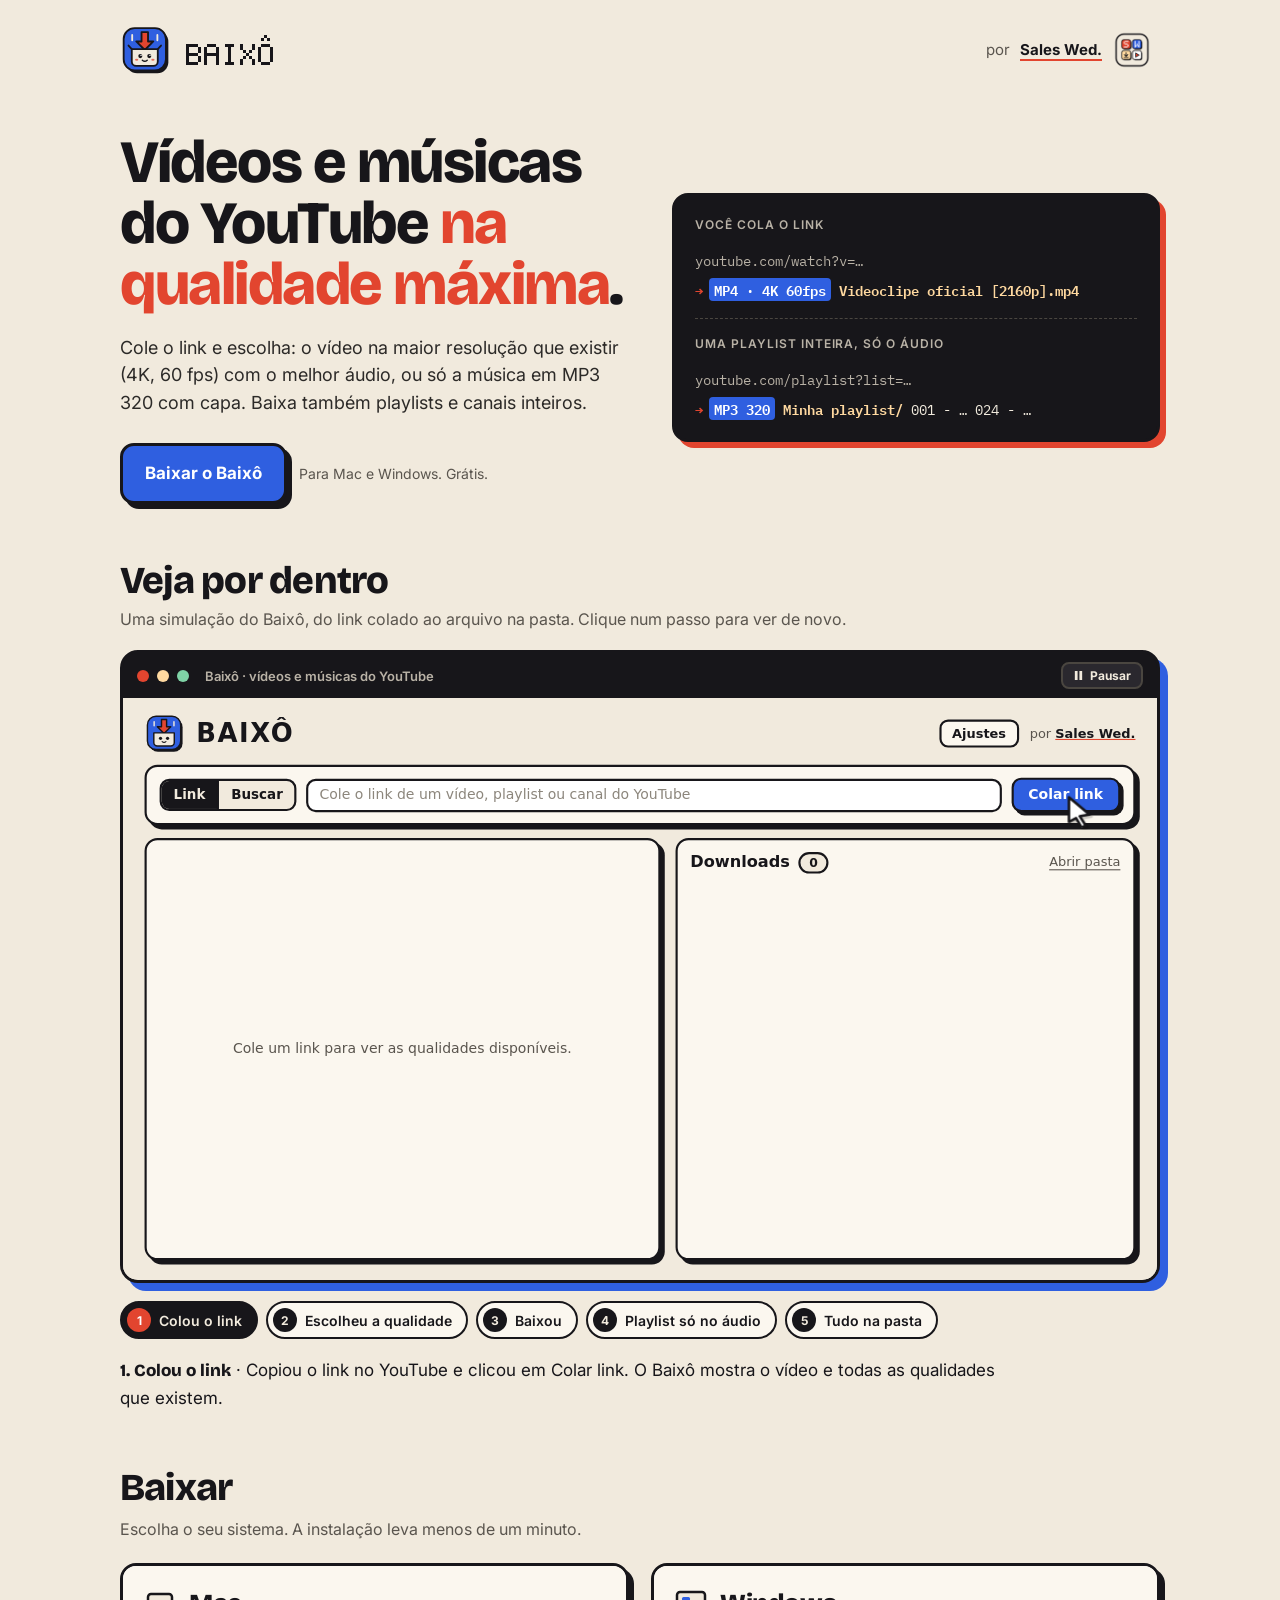
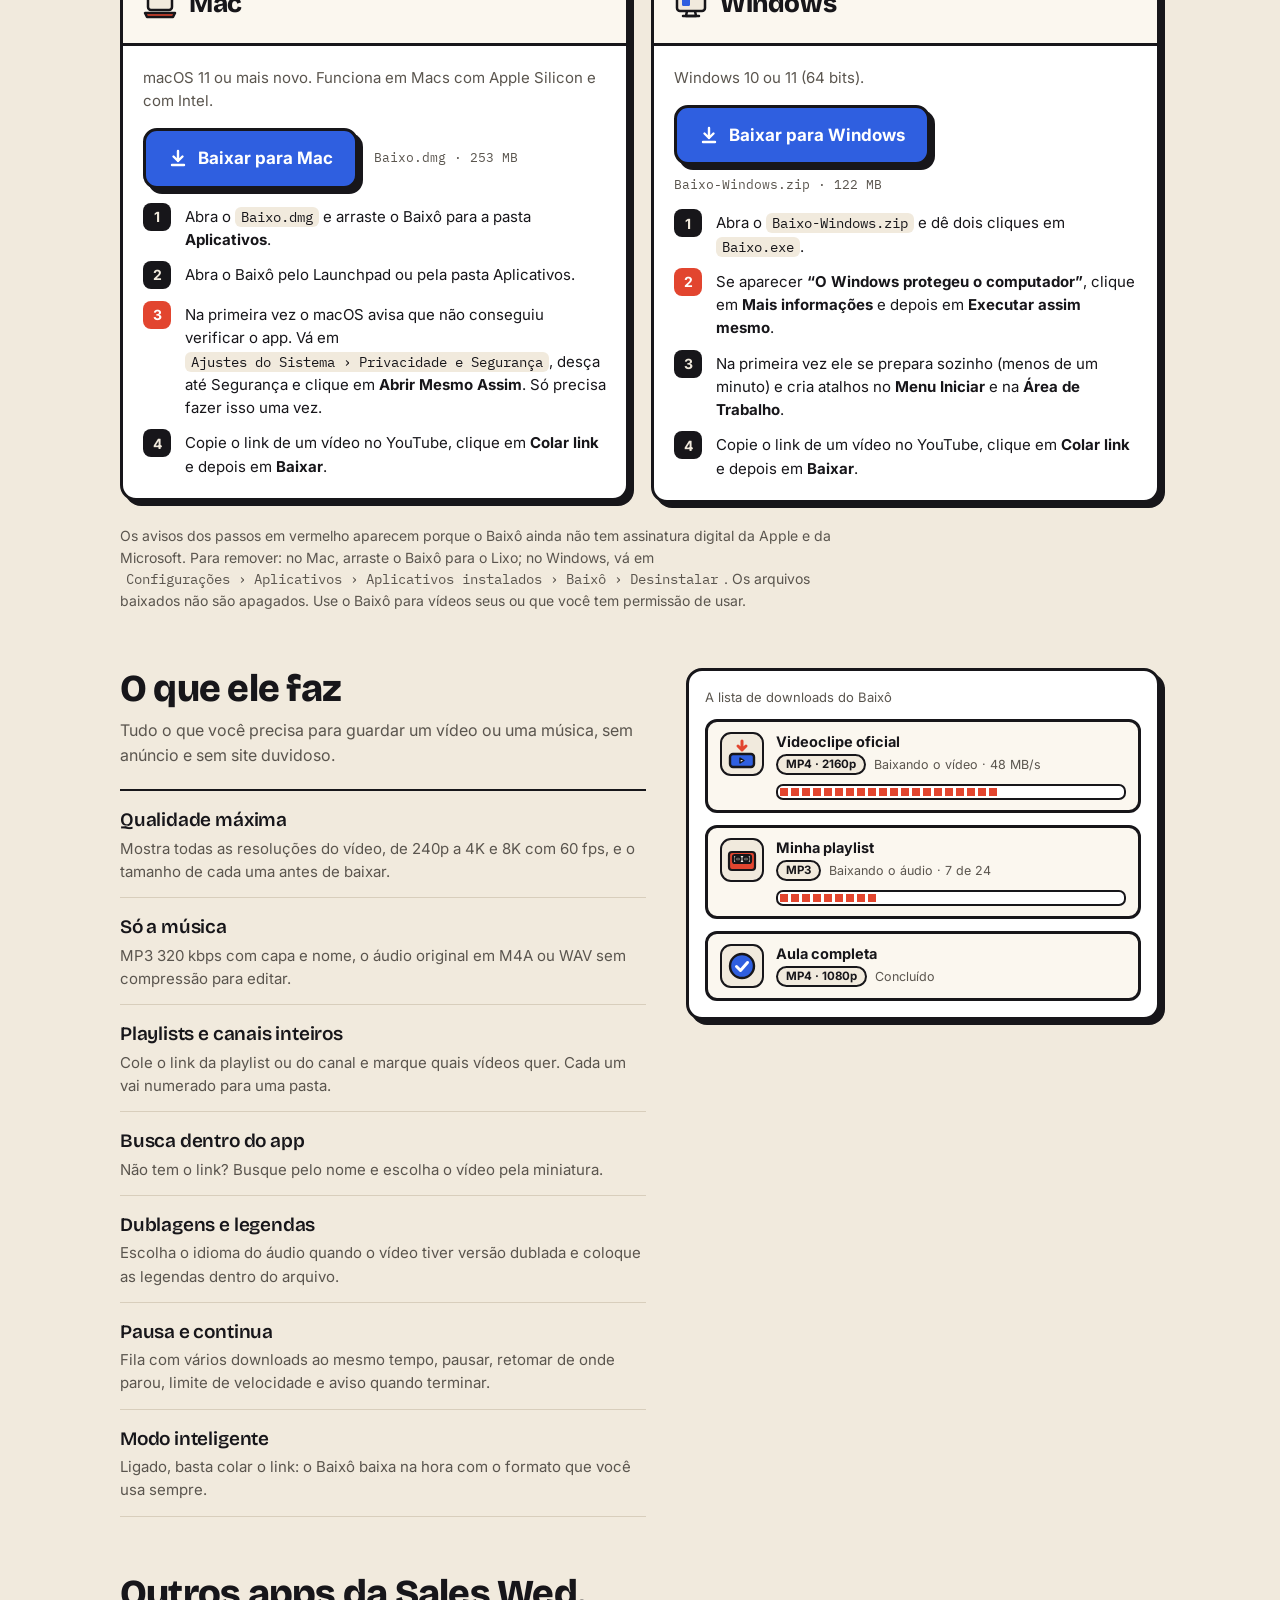
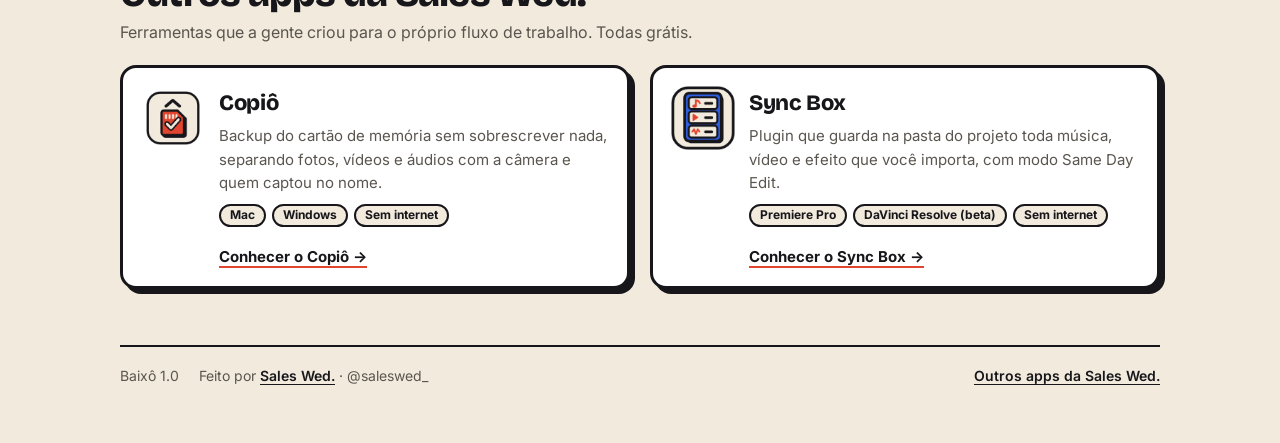
==== commit c7bbb5b4: "Link para o Copiô na página do Sync Box e "Outros apps" no fim das páginas Co-Authored-By: Claude Op" ====
--- a/baixo/index.html
+++ b/baixo/index.html
@@ -157,6 +157,20 @@
   footer .sp{margin-left:0}
 }
 @media (prefers-reduced-motion:reduce){.btn{transition:none}}
+.more-apps h2{margin:0 0 6px}
+.more-apps .sub{margin:0 0 20px}
+.ma-grid{display:grid;grid-template-columns:repeat(auto-fit,minmax(260px,1fr));gap:20px}
+.ma{display:grid;grid-template-columns:64px minmax(0,1fr);gap:14px;align-items:start;background:var(--white);border:var(--bw) solid var(--ink);border-radius:var(--r);box-shadow:var(--sh);padding:18px;text-decoration:none;color:var(--ink);transition:transform .1s,box-shadow .1s}
+.ma:hover{transform:translate(-2px,-2px);box-shadow:7px 7px 0 var(--ink)}
+.ma:active{transform:translate(3px,3px);box-shadow:2px 2px 0 var(--ink)}
+.ma img{width:64px;height:64px}
+.ma h3{font-family:var(--display);font-weight:800;font-size:22px;letter-spacing:-.015em;margin:0 0 4px}
+.ma p{margin:0 0 10px;font-size:15px;color:var(--soft)}
+.ma .ma-tags{display:flex;flex-wrap:wrap;gap:6px}
+.ma .ma-tags span{font-size:12px;font-weight:700;border:2px solid var(--ink);border-radius:99px;padding:0 9px;background:var(--cream)}
+.ma .ma-go{grid-column:2;font-weight:700;font-size:15px;display:inline-flex;align-items:center;gap:6px;margin-top:4px;text-decoration:underline;text-decoration-color:var(--red);text-decoration-thickness:2px;text-underline-offset:4px}
+.applink{font-weight:700;color:var(--ink);text-decoration:underline;text-decoration-color:var(--red);text-decoration-thickness:2px;text-underline-offset:3px;white-space:nowrap}
+.applink img{width:20px;height:20px;vertical-align:-4px;margin-right:4px}
 </style>
 </head>
 <body>
@@ -279,6 +293,23 @@
       <div class="job"><span class="ic"><svg viewBox="0 0 32 32" fill="none" stroke="#17161A" stroke-width="2.4" stroke-linecap="round" stroke-linejoin="round"><g class="drop"><path d="M16 3v9M12 8l4 4 4-4" stroke="#E2452F" stroke-width="3"/></g><rect x="4" y="16" width="24" height="13" rx="3" fill="#2F5FE0"/><path d="M14 20v5l4-2.5z" fill="#F1EADD" stroke-width="1.4"/></svg></span><div><b>Videoclipe oficial</b><small><span class="chip">MP4 · 2160p</span>Baixando o vídeo · 48 MB/s</small></div><span class="bar"><i style="width:64%"></i></span></div>
       <div class="job"><span class="ic"><svg viewBox="0 0 32 32" fill="none" stroke="#17161A" stroke-width="2.2" stroke-linecap="round" stroke-linejoin="round"><rect x="3" y="8" width="26" height="18" rx="3" fill="#E2452F"/><rect x="7" y="11" width="18" height="8" rx="2" fill="#FBF7EF"/><g class="spin" style="transform-origin:12px 15px"><circle cx="12" cy="15" r="2.6" fill="#F1EADD"/><path d="M12 12.6v4.8" stroke-width="1.4"/></g><g class="spin" style="transform-origin:20px 15px"><circle cx="20" cy="15" r="2.6" fill="#F1EADD"/><path d="M20 12.6v4.8" stroke-width="1.4"/></g></svg></span><div><b>Minha playlist</b><small><span class="chip">MP3</span>Baixando o áudio · 7 de 24</small></div><span class="bar"><i style="width:28%"></i></span></div>
       <div class="job"><span class="ic"><svg viewBox="0 0 32 32"><circle cx="16" cy="16" r="12" fill="#2F5FE0" stroke="#17161A" stroke-width="2.4"/><path d="M10.5 16.5l4 4 7-8" fill="none" stroke="#fff" stroke-width="3" stroke-linecap="round" stroke-linejoin="round"/></svg></span><div><b>Aula completa</b><small><span class="chip">MP4 · 1080p</span>Concluído</small></div></div>
+    </div>
+  </section>
+
+  <section class="more-apps" aria-labelledby="t-more">
+    <h2 id="t-more">Outros apps da Sales Wed.</h2>
+    <p class="sub">Ferramentas que a gente criou para o próprio fluxo de trabalho. Todas grátis.</p>
+    <div class="ma-grid">
+      <a class="ma" href="../copio/">
+        <img src="../img/copio-180.png" alt="" width="64" height="64">
+        <div><h3>Copiô</h3><p>Backup do cartão de memória sem sobrescrever nada, separando fotos, vídeos e áudios com a câmera e quem captou no nome.</p><div class="ma-tags"><span>Mac</span><span>Windows</span><span>Sem internet</span></div></div>
+        <span class="ma-go">Conhecer o Copiô →</span>
+      </a>
+      <a class="ma" href="../syncbox/">
+        <img src="../img/syncbox-180.png" alt="" width="64" height="64">
+        <div><h3>Sync Box</h3><p>Plugin que guarda na pasta do projeto toda música, vídeo e efeito que você importa, com modo Same Day Edit.</p><div class="ma-tags"><span>Premiere Pro</span><span>DaVinci Resolve (beta)</span><span>Sem internet</span></div></div>
+        <span class="ma-go">Conhecer o Sync Box →</span>
+      </a>
     </div>
   </section>
 
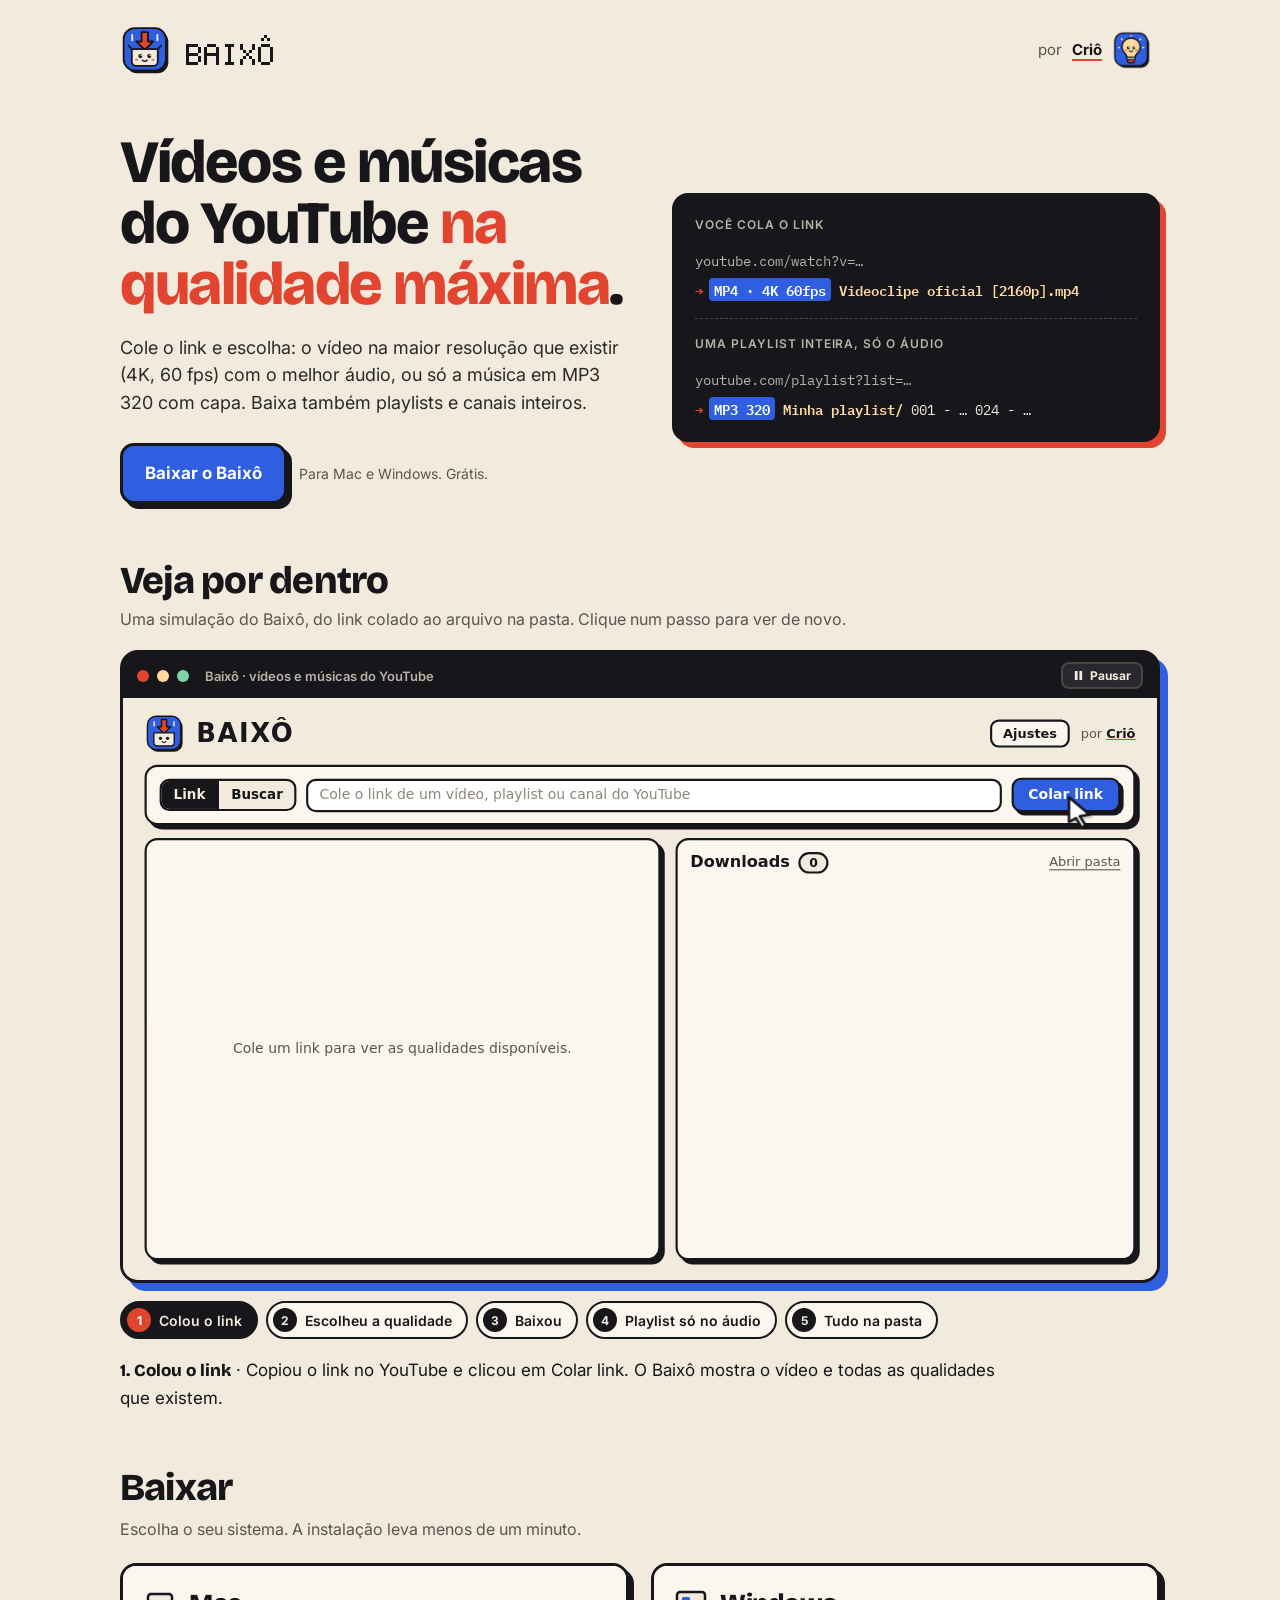
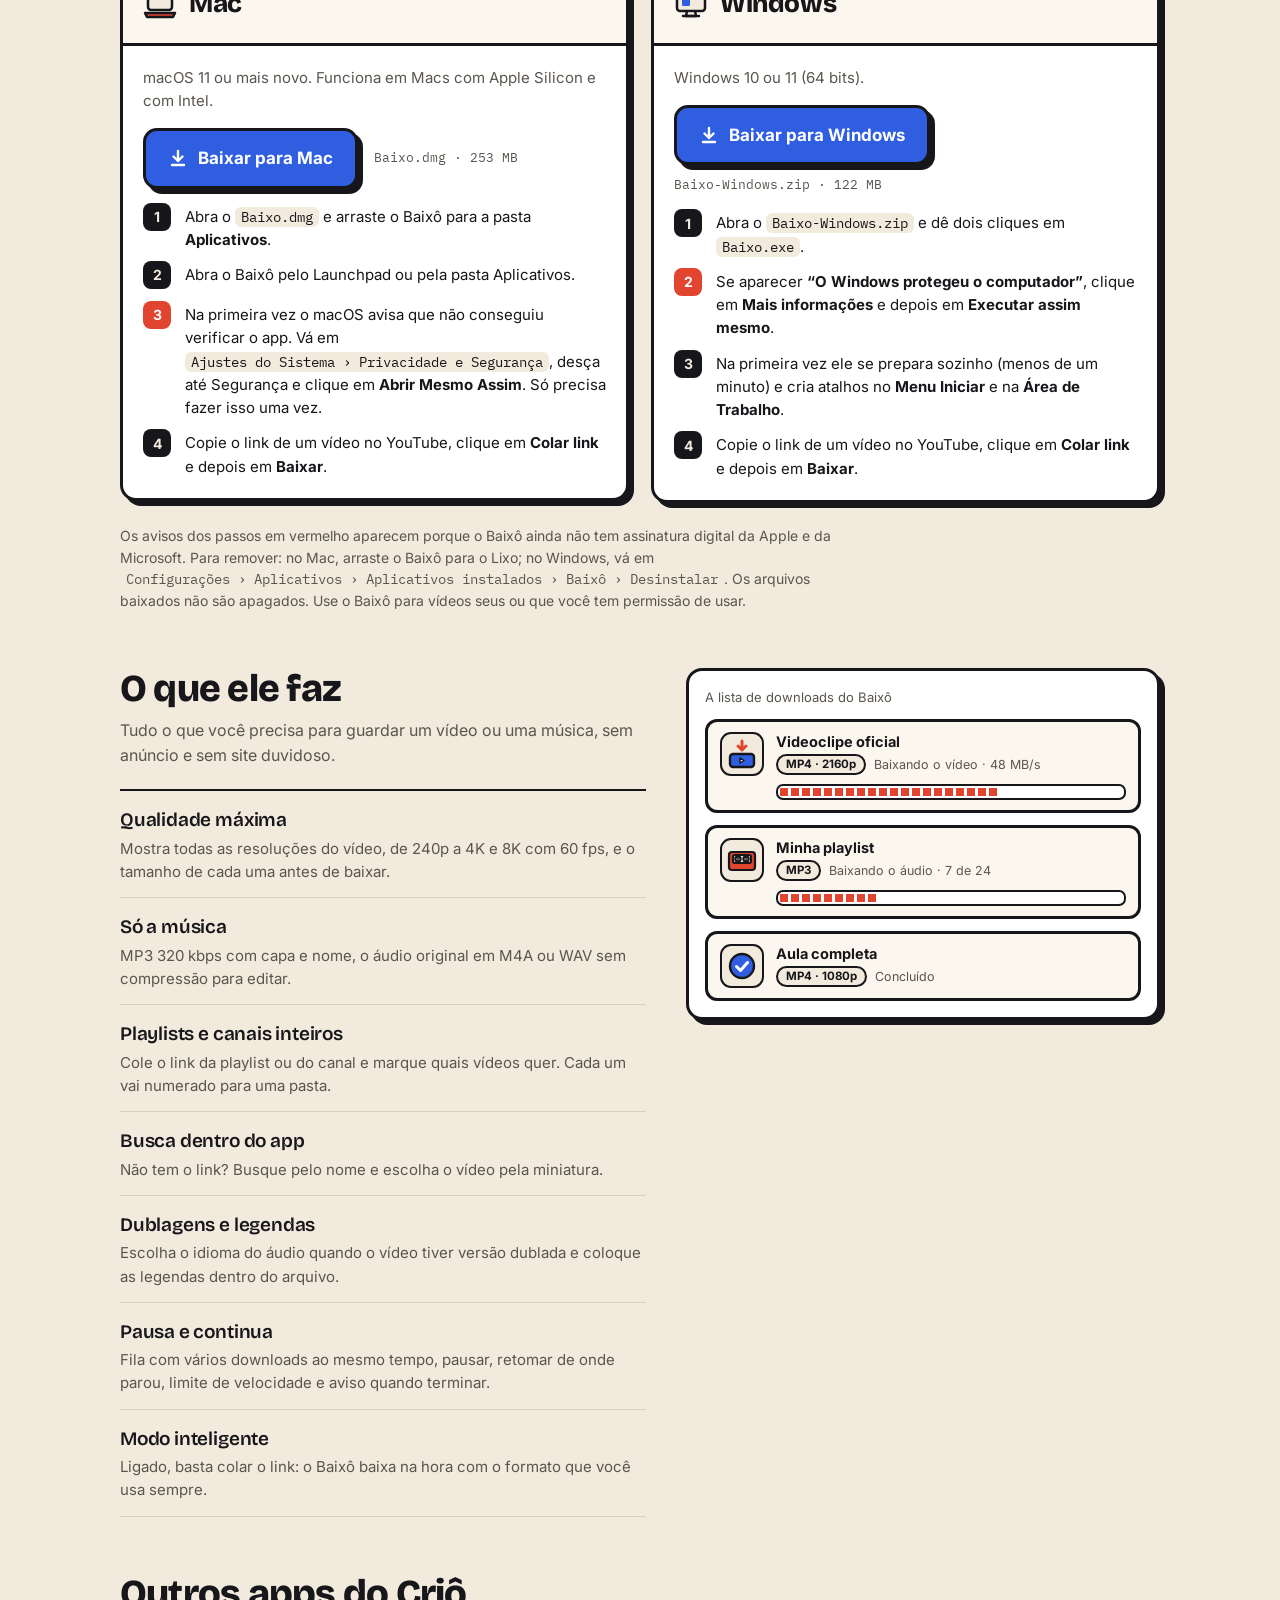
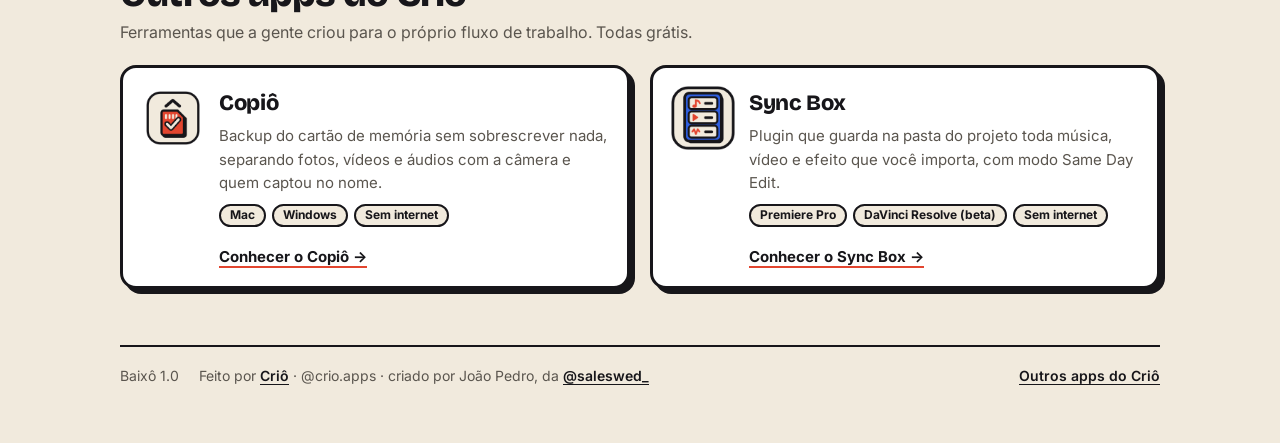
==== commit 96fe8750: "Instagram @crio.apps como principal; Sales Wed. como crédito Co-Authored-By: Claude Opus 5.5 <norepl" ====
--- a/baixo/index.html
+++ b/baixo/index.html
@@ -4,9 +4,9 @@
 <meta charset="utf-8">
 <meta name="viewport" content="width=device-width, initial-scale=1, viewport-fit=cover">
 <title>Baixô · vídeos e músicas do YouTube</title>
-<meta name="description" content="Baixe vídeos e músicas do YouTube na qualidade máxima, playlists e canais inteiros. Para Mac e Windows, por Sales Wed.">
+<meta name="description" content="Baixe vídeos e músicas do YouTube na qualidade máxima, playlists e canais inteiros. Para Mac e Windows, por Criô.">
 <meta property="og:type" content="website">
-<meta property="og:site_name" content="Apps · Sales Wed.">
+<meta property="og:site_name" content="Criô · Apps">
 <meta property="og:locale" content="pt_BR">
 <meta property="og:url" content="https://apps.weddingflow.com.br/baixo/">
 <meta property="og:title" content="Baixô · vídeos e músicas do YouTube">
@@ -191,7 +191,7 @@
 </svg>
 
     <svg class="wordmark" viewBox="0 -3 29 10" role="img" aria-label="Baixô" shape-rendering="crispEdges" fill="currentColor"><rect x="0" y="0" width="1" height="1"/><rect x="1" y="0" width="1" height="1"/><rect x="2" y="0" width="1" height="1"/><rect x="3" y="0" width="1" height="1"/><rect x="0" y="1" width="1" height="1"/><rect x="4" y="1" width="1" height="1"/><rect x="0" y="2" width="1" height="1"/><rect x="4" y="2" width="1" height="1"/><rect x="0" y="3" width="1" height="1"/><rect x="1" y="3" width="1" height="1"/><rect x="2" y="3" width="1" height="1"/><rect x="3" y="3" width="1" height="1"/><rect x="0" y="4" width="1" height="1"/><rect x="4" y="4" width="1" height="1"/><rect x="0" y="5" width="1" height="1"/><rect x="4" y="5" width="1" height="1"/><rect x="0" y="6" width="1" height="1"/><rect x="1" y="6" width="1" height="1"/><rect x="2" y="6" width="1" height="1"/><rect x="3" y="6" width="1" height="1"/><rect x="7" y="0" width="1" height="1"/><rect x="8" y="0" width="1" height="1"/><rect x="9" y="0" width="1" height="1"/><rect x="6" y="1" width="1" height="1"/><rect x="10" y="1" width="1" height="1"/><rect x="6" y="2" width="1" height="1"/><rect x="10" y="2" width="1" height="1"/><rect x="6" y="3" width="1" height="1"/><rect x="7" y="3" width="1" height="1"/><rect x="8" y="3" width="1" height="1"/><rect x="9" y="3" width="1" height="1"/><rect x="10" y="3" width="1" height="1"/><rect x="6" y="4" width="1" height="1"/><rect x="10" y="4" width="1" height="1"/><rect x="6" y="5" width="1" height="1"/><rect x="10" y="5" width="1" height="1"/><rect x="6" y="6" width="1" height="1"/><rect x="10" y="6" width="1" height="1"/><rect x="13" y="0" width="1" height="1"/><rect x="14" y="0" width="1" height="1"/><rect x="15" y="0" width="1" height="1"/><rect x="14" y="1" width="1" height="1"/><rect x="14" y="2" width="1" height="1"/><rect x="14" y="3" width="1" height="1"/><rect x="14" y="4" width="1" height="1"/><rect x="14" y="5" width="1" height="1"/><rect x="13" y="6" width="1" height="1"/><rect x="14" y="6" width="1" height="1"/><rect x="15" y="6" width="1" height="1"/><rect x="18" y="0" width="1" height="1"/><rect x="22" y="0" width="1" height="1"/><rect x="18" y="1" width="1" height="1"/><rect x="22" y="1" width="1" height="1"/><rect x="19" y="2" width="1" height="1"/><rect x="21" y="2" width="1" height="1"/><rect x="20" y="3" width="1" height="1"/><rect x="19" y="4" width="1" height="1"/><rect x="21" y="4" width="1" height="1"/><rect x="18" y="5" width="1" height="1"/><rect x="22" y="5" width="1" height="1"/><rect x="18" y="6" width="1" height="1"/><rect x="22" y="6" width="1" height="1"/><rect x="25" y="0" width="1" height="1"/><rect x="26" y="0" width="1" height="1"/><rect x="27" y="0" width="1" height="1"/><rect x="24" y="1" width="1" height="1"/><rect x="28" y="1" width="1" height="1"/><rect x="24" y="2" width="1" height="1"/><rect x="28" y="2" width="1" height="1"/><rect x="24" y="3" width="1" height="1"/><rect x="28" y="3" width="1" height="1"/><rect x="24" y="4" width="1" height="1"/><rect x="28" y="4" width="1" height="1"/><rect x="24" y="5" width="1" height="1"/><rect x="28" y="5" width="1" height="1"/><rect x="25" y="6" width="1" height="1"/><rect x="26" y="6" width="1" height="1"/><rect x="27" y="6" width="1" height="1"/><rect x="26" y="-3" width="1" height="1"/><rect x="25" y="-2" width="1" height="1"/><rect x="27" y="-2" width="1" height="1"/></svg>
-    <a class="by" href="../" title="Outros apps da Sales Wed.">por <b>Sales Wed.</b><img src="../img/sales-wed-180.png" alt="" width="40" height="40"></a>
+    <a class="by" href="../" title="Outros apps do Criô">por <b>Criô</b><img src="../img/crio-180.png" alt="" width="40" height="40"></a>
   </header>
 
   <section class="hero" aria-labelledby="t-hero">
@@ -297,7 +297,7 @@
   </section>
 
   <section class="more-apps" aria-labelledby="t-more">
-    <h2 id="t-more">Outros apps da Sales Wed.</h2>
+    <h2 id="t-more">Outros apps do Criô</h2>
     <p class="sub">Ferramentas que a gente criou para o próprio fluxo de trabalho. Todas grátis.</p>
     <div class="ma-grid">
       <a class="ma" href="../copio/">
@@ -315,8 +315,8 @@
 
   <footer>
     <span>Baixô 1.0</span>
-    <span>Feito por <a href="https://www.instagram.com/saleswed_/" target="_blank" rel="noopener">Sales Wed.</a> · @saleswed_</span>
-    <a class="sp" href="../">Outros apps da Sales Wed.</a>
+    <span>Feito por <a href="https://www.instagram.com/crio.apps/" target="_blank" rel="noopener">Criô</a> · @crio.apps · criado por João Pedro, da <a href="https://www.instagram.com/saleswed_/" target="_blank" rel="noopener">@saleswed_</a></span>
+    <a class="sp" href="../">Outros apps do Criô</a>
   </footer>
 </div>
 
